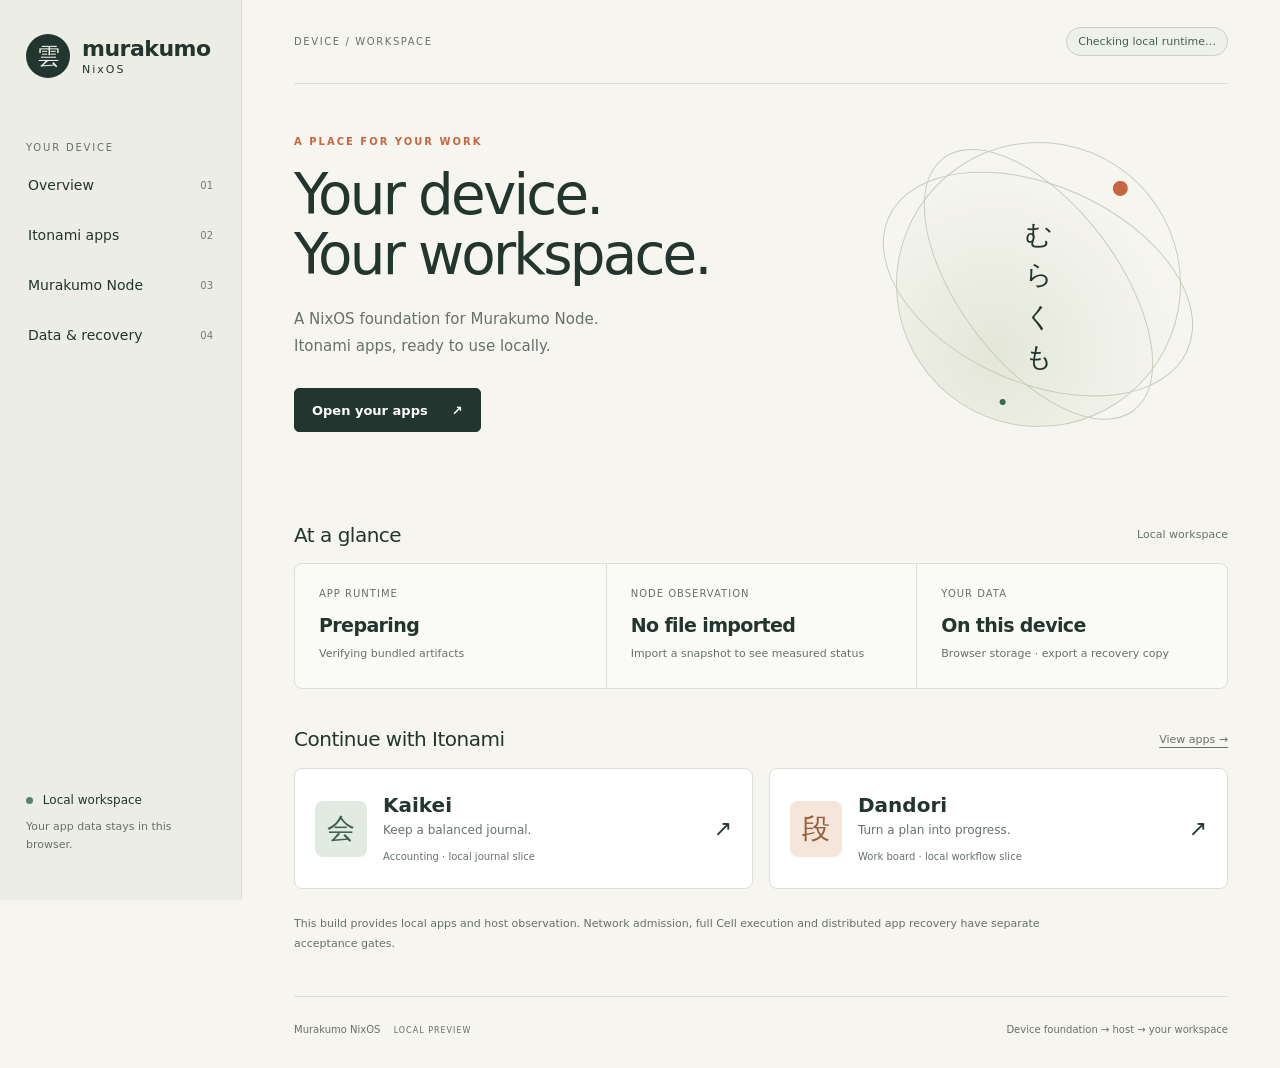
==== desktop/index.html @ aa61fdd1 "feat: add native Murakumo NixOS workspace and Itonami dapp preview" ====
<!doctype html>
<html lang="en">
<head>
  <meta charset="utf-8"><meta name="viewport" content="width=device-width,initial-scale=1">
  <meta name="color-scheme" content="light">
  <meta http-equiv="Content-Security-Policy" content="default-src 'none'; script-src 'self' 'wasm-unsafe-eval'; style-src 'self'; img-src 'self' blob:; connect-src 'self'; worker-src 'self'; font-src 'self'; base-uri 'none'; form-action 'none'; frame-src 'none'; object-src 'none'">
  <title>Murakumo NixOS — Itonami workspace</title>
  <link rel="stylesheet" href="desktop.css"><script type="module" src="desktop.js"></script>
</head>
<body>
  <a class="skip" href="#main">Skip to workspace</a>
  <aside class="sidebar">
    <a class="brand" href="#overview"><span class="mark" aria-hidden="true">雲</span><span>murakumo<small>NixOS</small></span></a>
    <p class="nav-label">YOUR DEVICE</p>
    <nav aria-label="Workspace">
      <a href="#overview" data-nav="overview">Overview <span>01</span></a>
      <a href="#apps" data-nav="apps">Itonami apps <span>02</span></a>
      <a href="#node" data-nav="node">Murakumo Node <span>03</span></a>
      <a href="#recovery" data-nav="recovery">Data & recovery <span>04</span></a>
    </nav>
    <div class="side-note"><span class="dot"></span> Local workspace<p>Your app data stays in this browser.</p></div>
  </aside>
  <main id="main" tabindex="-1">
    <header class="topbar"><span>DEVICE / WORKSPACE</span><span class="pill" id="runtime-status">Checking local runtime…</span></header>
    <div id="global-error" class="alert" role="alert" hidden></div>
    <div id="live-notice" class="alert" role="status" hidden>Live preview session: export a recovery copy before shutting down. Work saved in this temporary browser session will not survive a restart.</div>
    <section data-view="overview" aria-labelledby="overview-title">
      <div class="hero"><div><p class="eyebrow">A PLACE FOR YOUR WORK</p><h1 id="overview-title" tabindex="-1">Your device.<br>Your workspace.</h1><p class="lead">A NixOS foundation for Murakumo Node.<br>Itonami apps, ready to use locally.</p><a class="button primary" href="#apps">Open your apps <span aria-hidden="true">↗</span></a></div><div class="orb" aria-hidden="true"><span>むらくも</span><i></i><b></b></div></div>
      <div class="section-heading"><h2>At a glance</h2><span>Local workspace</span></div>
      <div class="stats"><article><p>APP RUNTIME</p><h3 id="runtime-summary">Preparing</h3><span id="runtime-detail">Verifying bundled artifacts</span></article><article><p>NODE OBSERVATION</p><h3 id="node-summary">No file imported</h3><span id="node-detail">Import a snapshot to see measured status</span></article><article><p>YOUR DATA</p><h3>On this device</h3><span>Browser storage · export a recovery copy</span></article></div>
      <div class="section-heading"><h2>Continue with Itonami</h2><a href="#apps">View apps →</a></div>
      <div class="app-grid"><a class="app-card" href="#kaikei"><span class="app-icon green">会</span><div><h3>Kaikei</h3><p>Keep a balanced journal.</p><small>Accounting · local journal slice</small></div><span class="card-arrow">↗</span></a><a class="app-card" href="#dandori"><span class="app-icon orange">段</span><div><h3>Dandori</h3><p>Turn a plan into progress.</p><small>Work board · local workflow slice</small></div><span class="card-arrow">↗</span></a></div>
      <p class="boundary">This build provides local apps and host observation. Network admission, full Cell execution and distributed app recovery have separate acceptance gates.</p>
    </section>
    <section data-view="apps" aria-labelledby="apps-title" hidden><p class="eyebrow">ITONAMI</p><h1 id="apps-title" tabindex="-1">Your apps.</h1><p class="lead">Work here, even without an Internet connection.</p><div id="app-catalog" class="app-grid"></div><article class="panel"><h2>What runs where</h2><p>The app interface, workflow and saved data run in your browser. The verified Kotoba judgment cores run in a browser Worker. Murakumo Node is the device’s separate host service.</p><p>No external service operations are enabled in this build.</p></article></section>
    <section data-view="kaikei" aria-labelledby="kaikei-title" hidden><a class="back" href="#apps">← All apps</a><p class="eyebrow">ITONAMI / ACCOUNTING</p><h1 id="kaikei-title" tabindex="-1">Kaikei journal.</h1><p class="lead">Record balanced entries in integer minor units. This local journal is the first accounting slice.</p><div class="split"><form id="journal-form" class="panel"><h2>New entry</h2><label>Description<input id="journal-description" required maxlength="120" placeholder="What happened?"></label><div class="field-pair"><label>Debit account<input id="debit-account" required maxlength="64" placeholder="Cash"></label><label>Credit account<input id="credit-account" required maxlength="64" placeholder="Revenue"></label></div><div class="field-pair"><label>Debit amount<input id="debit-amount" inputmode="numeric" type="number" min="1" max="1000000000000" step="1" required></label><label>Credit amount<input id="credit-amount" inputmode="numeric" type="number" min="1" max="1000000000000" step="1" required></label></div><p class="hint">Amounts must balance. No currency conversion or tax calculation is applied.</p><button class="button primary" type="submit">Validate & save entry</button><p id="journal-message" class="message" role="status"></p></form><div class="panel balance"><p class="eyebrow">LOCAL TRIAL TOTALS</p><h2 id="journal-total">0</h2><p id="journal-count">No entries yet</p><span class="pill">Append-only journal</span><p class="hint">Saved in this browser. Export a recovery copy before moving to another device.</p></div></div><div class="section-heading"><h2>Journal entries</h2><a href="#recovery">Export data →</a></div><div class="table-scroll" tabindex="0" role="region" aria-label="Journal entries"><table><thead><tr><th>Description</th><th>Debit</th><th>Credit</th><th>Amount</th></tr></thead><tbody id="journal-rows"></tbody></table></div><p class="boundary">Distributed signatures, replication, tax reports and payments are not enabled.</p></section>
    <section data-view="dandori" aria-labelledby="dandori-title" hidden><a class="back" href="#apps">← All apps</a><p class="eyebrow">ITONAMI / WORK</p><h1 id="dandori-title" tabindex="-1">Make room for progress.</h1><p class="lead">A local work board, with workflow decisions from Dandori’s Kotoba core.</p><form id="task-form" class="task-form"><label>New task<input id="task-title" required maxlength="160" placeholder="What needs doing?"></label><label>Priority<select id="task-priority"><option value="3">Medium</option><option value="1">Urgent</option><option value="2">High</option><option value="4">Low</option><option value="0">No priority</option></select></label><button class="button primary" type="submit">Add task</button></form><p id="task-message" class="message" role="status"></p><div id="board" class="board"></div><p class="boundary">This board is local to your browser. Bot delegation, shared leases and peer synchronization are not connected.</p></section>
    <section data-view="node" aria-labelledby="node-title" hidden><p class="eyebrow">MURAKUMO NODE</p><h1 id="node-title" tabindex="-1">See your host clearly.</h1><p class="lead">Inspect a public observation produced by the native NixOS service.</p><article class="panel import-panel"><div><h2>Import a node observation</h2><p>Choose <code>observation.json</code> from this device’s observation folder. The file contains memory, uptime and status; no private keys.</p><p class="hint">On Murakumo NixOS: <code>/var/lib/murakumo-observe/observation.json</code></p></div><label class="file-label button">Choose snapshot<input id="observation-file" type="file" accept="application/json,.json"></label></article><p id="observation-message" class="message" role="status"></p><div id="observation-detail" class="panel"><h2>No observation imported</h2><p>Import a snapshot to see real measurements. Selecting a file does not grant control of the node.</p></div><div class="capabilities"><article class="panel"><h2>Local host</h2><p>Native monitor, automatic restart and atomic snapshots are included in the NixOS profile.</p></article><article class="panel"><h2>Network participation</h2><p>Unknown until verified with signed admission, fresh heartbeat and peer evidence. A running monitor does not establish participation.</p></article></div></section>
    <section data-view="recovery" aria-labelledby="recovery-title" hidden><p class="eyebrow">DATA & RECOVERY</p><h1 id="recovery-title" tabindex="-1">Keep your work with you.</h1><p class="lead">Save a recovery copy of your local app data.</p><div class="capabilities"><article class="panel"><h2>Export a copy</h2><p>Download the Kaikei journal and Dandori board as one JSON file. The copy contains your app data in plain text.</p><button id="export-data" class="button primary">Download recovery copy</button></article><article class="panel"><h2>Restore on this browser</h2><p>A valid copy can be restored into an empty workspace. Existing work is preserved; restore refuses to overwrite it.</p><label class="file-label button">Choose recovery copy<input id="restore-data" type="file" accept="application/json,.json"></label></article></div><p id="recovery-message" class="message" role="status"></p><article class="panel"><h2>System recovery</h2><p>NixOS generations provide the system rollback foundation. App recovery copies are separate from the OS generation. Distributed recovery and physical power-loss acceptance remain unqualified.</p></article></section>
    <footer><span>Murakumo NixOS <b>LOCAL PREVIEW</b></span><span>Device foundation → host → your workspace</span></footer>
  </main>
</body></html>
---- desktop/desktop.css ----
:root{--paper:#f6f5f0;--ink:#23352f;--muted:#667269;--line:#dbdfd6;--accent:#c56842;--white:#fff;--green:#3c6657;font-family:Inter,"Noto Sans",system-ui,sans-serif;color:var(--ink);background:var(--paper);font-synthesis:none}*{box-sizing:border-box}body{margin:0}a{color:inherit}button,input,select{font:inherit}button,a,input,select{touch-action:manipulation}a:focus-visible,button:focus-visible,input:focus-visible,select:focus-visible,[tabindex]:focus-visible{outline:3px solid var(--accent);outline-offset:4px}a{text-underline-offset:4px}.skip{position:fixed;top:-100px;left:20px;z-index:10;background:white;padding:16px}.skip:focus{top:10px}.sidebar{width:242px;background:#ecede5;border-right:1px solid var(--line);position:fixed;inset:0 auto 0 0;padding:34px 26px;display:flex;flex-direction:column}.brand{display:flex;gap:12px;align-items:center;text-decoration:none;font-size:22px;font-weight:650;letter-spacing:-.5px}.brand small{display:block;font-size:11px;letter-spacing:2px;font-weight:500;margin-top:2px}.mark{display:grid;place-items:center;width:44px;height:44px;background:var(--ink);color:#f1f3e9;border-radius:50%;font-size:23px}.nav-label{margin-top:64px;font-size:10px;letter-spacing:1.8px;color:var(--muted)}nav{display:grid;gap:6px;margin-inline:-8px}nav a{display:flex;justify-content:space-between;text-decoration:none;padding:14px 10px;border-radius:6px;font-size:14px}nav a span{font-size:10px;opacity:.6;padding-top:3px}nav a[aria-current=page]{background:#dce1d5;font-weight:650}.side-note{margin-top:auto;font-size:12px}.side-note p{font-size:11px;line-height:1.7;color:var(--muted)}.dot{width:7px;height:7px;display:inline-block;background:#55856a;border-radius:50%;margin-right:6px}main{margin-left:242px;padding:0 52px;max-width:1600px}.topbar{height:84px;display:flex;align-items:center;justify-content:space-between;border-bottom:1px solid var(--line);gap:16px}.topbar>span:first-child{font-size:10px;letter-spacing:1.6px;color:var(--muted)}.pill{font-size:11px;padding:7px 11px;border:1px solid #c9d1c4;border-radius:24px;color:#44624f;display:inline-block;background:#edf1e8}.hero{min-height:400px;display:grid;grid-template-columns:1.4fr 1fr;align-items:center;gap:24px;padding:38px 0}.eyebrow{font-size:10px;letter-spacing:2px;color:var(--accent);font-weight:650;margin-top:0;margin-bottom:18px}h1{font-size:clamp(36px,4.4vw,64px);font-weight:450;letter-spacing:-2.8px;line-height:1.06;margin:0 0 22px}h2{font-size:20px;font-weight:500;letter-spacing:-.5px}h3{font-weight:550}.lead{font-size:15px;line-height:1.8;color:var(--muted);margin:0 0 28px}.button{border:1px solid #bcc6b7;min-height:44px;background:transparent;border-radius:5px;display:inline-flex;align-items:center;justify-content:center;gap:24px;padding:12px 17px;text-decoration:none;font-size:13px;font-weight:550;cursor:pointer}.button:disabled{opacity:.55;cursor:wait}.primary{background:var(--ink);color:#fff;border-color:var(--ink)}.primary:hover{background:#385245}.orb{aspect-ratio:1;max-width:285px;justify-self:center;width:100%;border:1px solid #c8cfbd;border-radius:50%;position:relative;display:grid;place-items:center;background:radial-gradient(ellipse at 30% 70%,#e3e7d8,transparent 65%);transform:rotate(-12deg)}.orb::before,.orb::after{content:"";position:absolute;border:1px solid #c4ceb9;border-radius:50%;inset:15% -8%;transform:rotate(36deg)}.orb::after{inset:-6% 22%;transform:rotate(-25deg)}.orb span{font-family:serif;font-size:27px;letter-spacing:10px;writing-mode:vertical-rl;transform:rotate(12deg)}.orb i{position:absolute;width:15px;height:15px;background:var(--accent);border-radius:50%;top:20%;right:12%}.orb b{position:absolute;width:6px;height:6px;background:var(--green);border-radius:50%;bottom:11%;left:28%}.section-heading{display:flex;align-items:center;justify-content:space-between;gap:16px;margin-top:22px}.section-heading>span,.section-heading>a{font-size:11px;color:var(--muted)}.stats{display:grid;grid-template-columns:repeat(3,minmax(0,1fr));border:1px solid var(--line);border-radius:8px;background:#fafaf6}.stats article{padding:24px;min-width:0}.stats article+article{border-left:1px solid var(--line)}.stats p{font-size:10px;letter-spacing:1px;color:var(--muted);margin-top:0}.stats h3{font-size:19px;letter-spacing:-.6px;margin:15px 0 9px}.stats span{font-size:11px;color:var(--muted);line-height:1.7;display:block}.app-grid{display:grid;grid-template-columns:repeat(2,minmax(0,1fr));gap:16px}.app-card{display:flex;align-items:center;gap:16px;padding:24px 20px;background:#fff;border:1px solid var(--line);border-radius:8px;text-decoration:none;transition:transform .15s,border-color .15s;min-width:0}.app-card:hover{transform:translateY(-3px);border-color:#81937a}.app-card h3{margin:0 0 6px;font-size:20px}.app-card p{font-size:12px;color:var(--muted);margin:0 0 8px}.app-card small{font-size:10px;color:var(--muted)}.app-icon{width:52px;height:56px;flex:0 0 auto;display:grid;place-items:center;font-size:28px;font-family:serif;border-radius:8px}.green{background:#e2ebe1;color:#40624d}.orange{background:#f4e6da;color:#9a5c39}.card-arrow{margin-left:auto;font-size:22px}.boundary{font-size:11px;line-height:1.8;color:var(--muted);max-width:760px;margin-top:25px}section:not([data-view=overview]){padding:42px 0 20px}section[hidden]{display:none}.panel{border:1px solid var(--line);border-radius:8px;background:#fafaf6;padding:26px;margin-top:24px;min-width:0}.panel h2{margin-top:0}.panel p{font-size:13px;line-height:1.8;color:var(--muted)}.back{display:inline-block;font-size:12px;color:var(--muted);margin-bottom:30px}.split{display:grid;grid-template-columns:1.6fr 1fr;gap:20px}.field-pair{display:grid;grid-template-columns:1fr 1fr;gap:14px}label{display:block;font-size:12px;color:#4b5c50;margin-bottom:18px}input,select{display:block;margin-top:8px;width:100%;min-width:0;min-height:44px;background:#fff;border:1px solid #c9d0c3;border-radius:4px;padding:10px;color:var(--ink)}.hint{font-size:11px!important}.balance h2{font-size:40px;margin-bottom:10px;overflow-wrap:anywhere}.balance>p{margin-top:0}.message{font-size:12px;line-height:1.7;min-height:20px;color:#45694e}.message.error{color:#a13b25}.table-scroll{overflow-x:auto;border:1px solid var(--line);border-radius:8px}table{border-collapse:collapse;width:100%;text-align:left;font-size:12px;min-width:560px}th,td{padding:16px;border-bottom:1px solid var(--line);overflow-wrap:anywhere}th{font-weight:500;background:#ecede5}td:last-child{text-align:right;font-variant-numeric:tabular-nums}.task-form{display:flex;align-items:end;gap:16px;margin-top:24px}.task-form label:first-child{flex:1}.task-form label{margin:0}.task-form button{margin-bottom:0}.board{display:grid;grid-template-columns:repeat(3,minmax(0,1fr));gap:16px}.board-column{background:#e9ece3;border-radius:8px;padding:16px;min-height:250px}.board-column h2{font-size:13px;display:flex;justify-content:space-between;gap:10px;margin-top:0}.task{background:#fff;border:1px solid #d5ddce;border-radius:6px;padding:16px;margin:12px 0}.task p{font-size:13px;line-height:1.6;overflow-wrap:anywhere;margin-top:9px}.task small{font-size:10px;color:var(--accent)}.task-actions{display:flex;gap:8px;flex-wrap:wrap}.task button{min-height:34px;background:#f3f5ee;border:1px solid #dce1d5;border-radius:4px;padding:6px 9px;font-size:11px;cursor:pointer}.empty{font-size:12px;color:var(--muted);line-height:1.8}.capabilities{display:grid;grid-template-columns:1fr 1fr;gap:20px}.import-panel{display:flex;align-items:center;justify-content:space-between;gap:24px}.file-label{margin:0;position:relative;flex-shrink:0;overflow:hidden}.file-label input{opacity:0;position:absolute;inset:0;margin:0;width:100%;height:100%;cursor:pointer}.file-label:focus-within{outline:3px solid var(--accent);outline-offset:4px}code{font-size:11px;overflow-wrap:anywhere}.facts{display:grid;grid-template-columns:repeat(3,minmax(0,1fr));gap:22px}.facts dt{font-size:10px;letter-spacing:1px;color:var(--muted);margin-bottom:8px}.facts dd{margin:0;font-size:19px;overflow-wrap:anywhere}footer{margin-top:42px;padding:24px 0 30px;border-top:1px solid var(--line);display:flex;justify-content:space-between;gap:16px;font-size:10px;color:var(--muted);line-height:1.7}footer b{font-size:8px;letter-spacing:1px;margin-left:10px;font-weight:500}.alert{padding:16px;background:#f7e3da;border:1px solid #dfa187;margin-top:20px;font-size:13px;line-height:1.7}.alert[hidden]{display:none}@media(max-width:1100px){main{padding:0 28px}.sidebar{width:210px;padding:30px 20px}main{margin-left:210px}.stats article{padding:20px 16px}.app-card{padding:20px 16px}.app-icon{width:42px;height:48px}.app-card h3{font-size:18px}}@media(max-width:800px){.sidebar{position:static;width:auto;padding:20px 24px 0;border-right:0;border-bottom:1px solid var(--line)}.brand{font-size:20px}.brand small{font-size:9px}.mark{width:36px;height:36px;font-size:20px}.nav-label,.side-note{display:none}nav{display:flex;overflow-x:auto;gap:8px;margin:20px -8px 0}nav a{white-space:nowrap;font-size:12px;padding:12px 10px;border-radius:5px 5px 0 0}nav a span{display:none}main{margin:0;padding:0 24px}.topbar{height:66px}.hero{min-height:360px}.orb{max-width:200px}h1{font-size:44px;letter-spacing:-2px}.stats{grid-template-columns:1fr}.stats article{padding:18px 20px}.stats article+article{border-left:0;border-top:1px solid var(--line)}.stats h3{margin:8px 0}.split{grid-template-columns:1fr}.board{grid-template-columns:1fr}.board-column{min-height:100px}.task-form{flex-wrap:wrap}.task-form label:first-child{flex-basis:100%}.task-form label:nth-child(2){flex:1}.capabilities{grid-template-columns:1fr;gap:0}.facts{grid-template-columns:1fr 1fr}.import-panel{display:block}.import-panel .file-label{margin-top:12px}.panel{padding:20px}.app-grid{grid-template-columns:1fr}footer{flex-direction:column;gap:5px}}@media(max-width:500px){.hero{grid-template-columns:1fr;position:relative;padding:42px 0;min-height:360px}.orb{display:none}h1{font-size:44px}.lead{font-size:14px}.topbar>span:first-child{font-size:8px}.pill{font-size:9px}.field-pair{grid-template-columns:1fr;gap:0}.facts{grid-template-columns:1fr}.section-heading h2{font-size:18px}.sidebar{padding-inline:20px}main{padding-inline:20px}}@media(prefers-reduced-motion:reduce){*{transition:none!important}}

h1[tabindex]:focus { outline: none; }
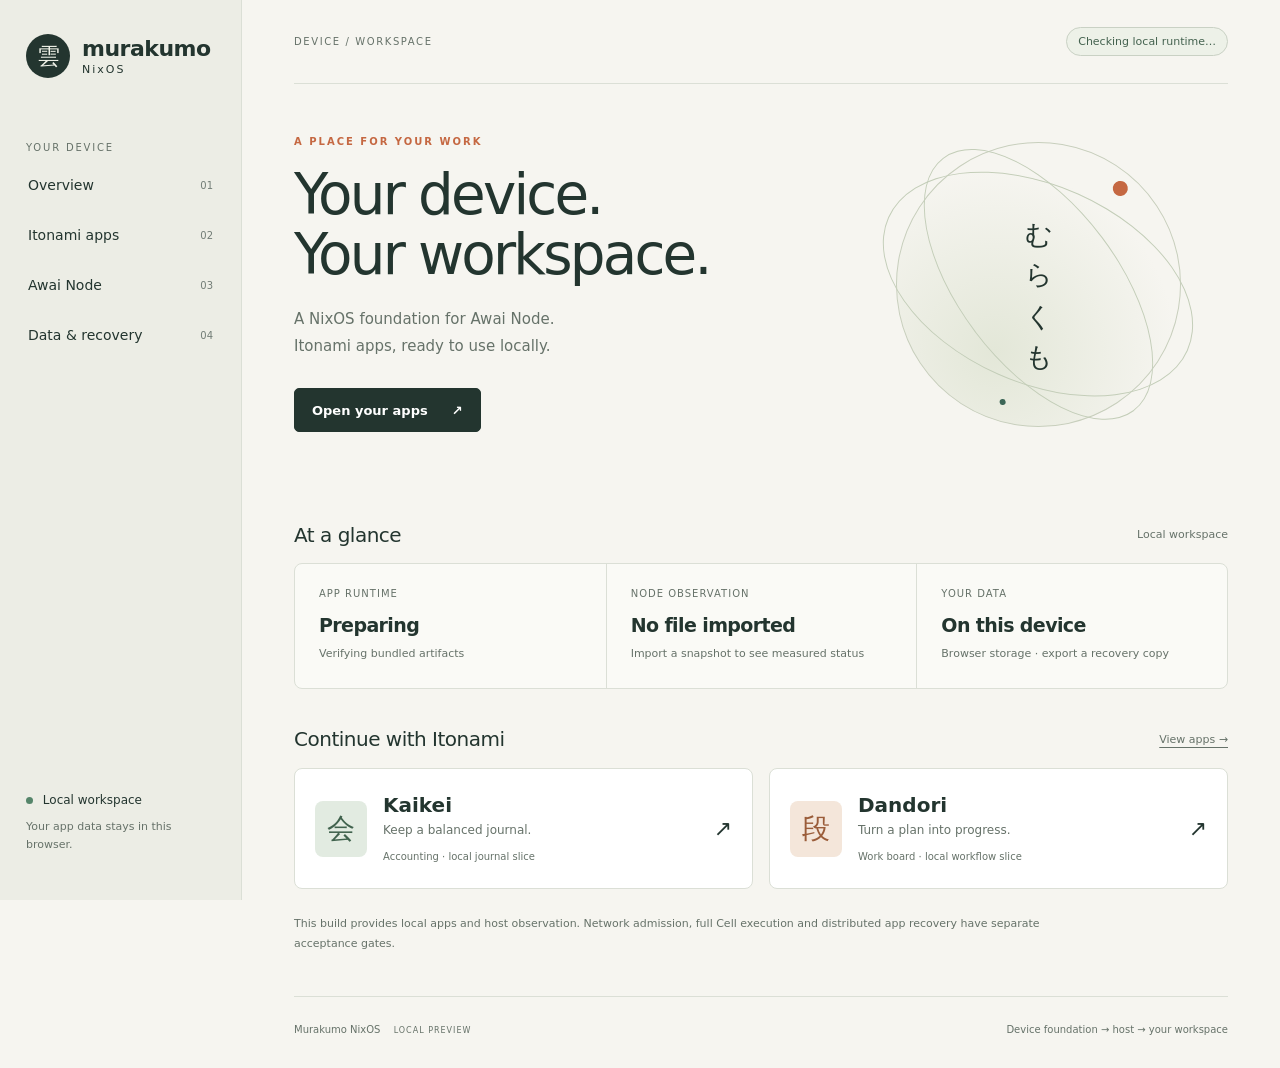
==== commit e2f93654: "docs/ui: ホスト役の名称を Murakumo Node から Awai Node へ AWAI-84 / network-awai-apex ADR0013 に合わせ、ホストの役割名だけを置換" ====
--- a/desktop/index.html
+++ b/desktop/index.html
@@ -15,7 +15,7 @@
     <nav aria-label="Workspace">
       <a href="#overview" data-nav="overview">Overview <span>01</span></a>
       <a href="#apps" data-nav="apps">Itonami apps <span>02</span></a>
-      <a href="#node" data-nav="node">Murakumo Node <span>03</span></a>
+      <a href="#node" data-nav="node">Awai Node <span>03</span></a>
       <a href="#recovery" data-nav="recovery">Data & recovery <span>04</span></a>
     </nav>
     <div class="side-note"><span class="dot"></span> Local workspace<p>Your app data stays in this browser.</p></div>
@@ -25,14 +25,14 @@
     <div id="global-error" class="alert" role="alert" hidden></div>
     <div id="live-notice" class="alert" role="status" hidden>Live preview session: export a recovery copy before shutting down. Work saved in this temporary browser session will not survive a restart.</div>
     <section data-view="overview" aria-labelledby="overview-title">
-      <div class="hero"><div><p class="eyebrow">A PLACE FOR YOUR WORK</p><h1 id="overview-title" tabindex="-1">Your device.<br>Your workspace.</h1><p class="lead">A NixOS foundation for Murakumo Node.<br>Itonami apps, ready to use locally.</p><a class="button primary" href="#apps">Open your apps <span aria-hidden="true">↗</span></a></div><div class="orb" aria-hidden="true"><span>むらくも</span><i></i><b></b></div></div>
+      <div class="hero"><div><p class="eyebrow">A PLACE FOR YOUR WORK</p><h1 id="overview-title" tabindex="-1">Your device.<br>Your workspace.</h1><p class="lead">A NixOS foundation for Awai Node.<br>Itonami apps, ready to use locally.</p><a class="button primary" href="#apps">Open your apps <span aria-hidden="true">↗</span></a></div><div class="orb" aria-hidden="true"><span>むらくも</span><i></i><b></b></div></div>
       <div class="section-heading"><h2>At a glance</h2><span>Local workspace</span></div>
       <div class="stats"><article><p>APP RUNTIME</p><h3 id="runtime-summary">Preparing</h3><span id="runtime-detail">Verifying bundled artifacts</span></article><article><p>NODE OBSERVATION</p><h3 id="node-summary">No file imported</h3><span id="node-detail">Import a snapshot to see measured status</span></article><article><p>YOUR DATA</p><h3>On this device</h3><span>Browser storage · export a recovery copy</span></article></div>
       <div class="section-heading"><h2>Continue with Itonami</h2><a href="#apps">View apps →</a></div>
       <div class="app-grid"><a class="app-card" href="#kaikei"><span class="app-icon green">会</span><div><h3>Kaikei</h3><p>Keep a balanced journal.</p><small>Accounting · local journal slice</small></div><span class="card-arrow">↗</span></a><a class="app-card" href="#dandori"><span class="app-icon orange">段</span><div><h3>Dandori</h3><p>Turn a plan into progress.</p><small>Work board · local workflow slice</small></div><span class="card-arrow">↗</span></a></div>
       <p class="boundary">This build provides local apps and host observation. Network admission, full Cell execution and distributed app recovery have separate acceptance gates.</p>
     </section>
-    <section data-view="apps" aria-labelledby="apps-title" hidden><p class="eyebrow">ITONAMI</p><h1 id="apps-title" tabindex="-1">Your apps.</h1><p class="lead">Work here, even without an Internet connection.</p><div id="app-catalog" class="app-grid"></div><article class="panel"><h2>What runs where</h2><p>The app interface, workflow and saved data run in your browser. The verified Kotoba judgment cores run in a browser Worker. Murakumo Node is the device’s separate host service.</p><p>No external service operations are enabled in this build.</p></article></section>
+    <section data-view="apps" aria-labelledby="apps-title" hidden><p class="eyebrow">ITONAMI</p><h1 id="apps-title" tabindex="-1">Your apps.</h1><p class="lead">Work here, even without an Internet connection.</p><div id="app-catalog" class="app-grid"></div><article class="panel"><h2>What runs where</h2><p>The app interface, workflow and saved data run in your browser. The verified Kotoba judgment cores run in a browser Worker. Awai Node is the device’s separate host service.</p><p>No external service operations are enabled in this build.</p></article></section>
     <section data-view="kaikei" aria-labelledby="kaikei-title" hidden><a class="back" href="#apps">← All apps</a><p class="eyebrow">ITONAMI / ACCOUNTING</p><h1 id="kaikei-title" tabindex="-1">Kaikei journal.</h1><p class="lead">Record balanced entries in integer minor units. This local journal is the first accounting slice.</p><div class="split"><form id="journal-form" class="panel"><h2>New entry</h2><label>Description<input id="journal-description" required maxlength="120" placeholder="What happened?"></label><div class="field-pair"><label>Debit account<input id="debit-account" required maxlength="64" placeholder="Cash"></label><label>Credit account<input id="credit-account" required maxlength="64" placeholder="Revenue"></label></div><div class="field-pair"><label>Debit amount<input id="debit-amount" inputmode="numeric" type="number" min="1" max="1000000000000" step="1" required></label><label>Credit amount<input id="credit-amount" inputmode="numeric" type="number" min="1" max="1000000000000" step="1" required></label></div><p class="hint">Amounts must balance. No currency conversion or tax calculation is applied.</p><button class="button primary" type="submit">Validate & save entry</button><p id="journal-message" class="message" role="status"></p></form><div class="panel balance"><p class="eyebrow">LOCAL TRIAL TOTALS</p><h2 id="journal-total">0</h2><p id="journal-count">No entries yet</p><span class="pill">Append-only journal</span><p class="hint">Saved in this browser. Export a recovery copy before moving to another device.</p></div></div><div class="section-heading"><h2>Journal entries</h2><a href="#recovery">Export data →</a></div><div class="table-scroll" tabindex="0" role="region" aria-label="Journal entries"><table><thead><tr><th>Description</th><th>Debit</th><th>Credit</th><th>Amount</th></tr></thead><tbody id="journal-rows"></tbody></table></div><p class="boundary">Distributed signatures, replication, tax reports and payments are not enabled.</p></section>
     <section data-view="dandori" aria-labelledby="dandori-title" hidden><a class="back" href="#apps">← All apps</a><p class="eyebrow">ITONAMI / WORK</p><h1 id="dandori-title" tabindex="-1">Make room for progress.</h1><p class="lead">A local work board, with workflow decisions from Dandori’s Kotoba core.</p><form id="task-form" class="task-form"><label>New task<input id="task-title" required maxlength="160" placeholder="What needs doing?"></label><label>Priority<select id="task-priority"><option value="3">Medium</option><option value="1">Urgent</option><option value="2">High</option><option value="4">Low</option><option value="0">No priority</option></select></label><button class="button primary" type="submit">Add task</button></form><p id="task-message" class="message" role="status"></p><div id="board" class="board"></div><p class="boundary">This board is local to your browser. Bot delegation, shared leases and peer synchronization are not connected.</p></section>
     <section data-view="node" aria-labelledby="node-title" hidden><p class="eyebrow">MURAKUMO NODE</p><h1 id="node-title" tabindex="-1">See your host clearly.</h1><p class="lead">Inspect a public observation produced by the native NixOS service.</p><article class="panel import-panel"><div><h2>Import a node observation</h2><p>Choose <code>observation.json</code> from this device’s observation folder. The file contains memory, uptime and status; no private keys.</p><p class="hint">On Murakumo NixOS: <code>/var/lib/murakumo-observe/observation.json</code></p></div><label class="file-label button">Choose snapshot<input id="observation-file" type="file" accept="application/json,.json"></label></article><p id="observation-message" class="message" role="status"></p><div id="observation-detail" class="panel"><h2>No observation imported</h2><p>Import a snapshot to see real measurements. Selecting a file does not grant control of the node.</p></div><div class="capabilities"><article class="panel"><h2>Local host</h2><p>Native monitor, automatic restart and atomic snapshots are included in the NixOS profile.</p></article><article class="panel"><h2>Network participation</h2><p>Unknown until verified with signed admission, fresh heartbeat and peer evidence. A running monitor does not establish participation.</p></article></div></section>
